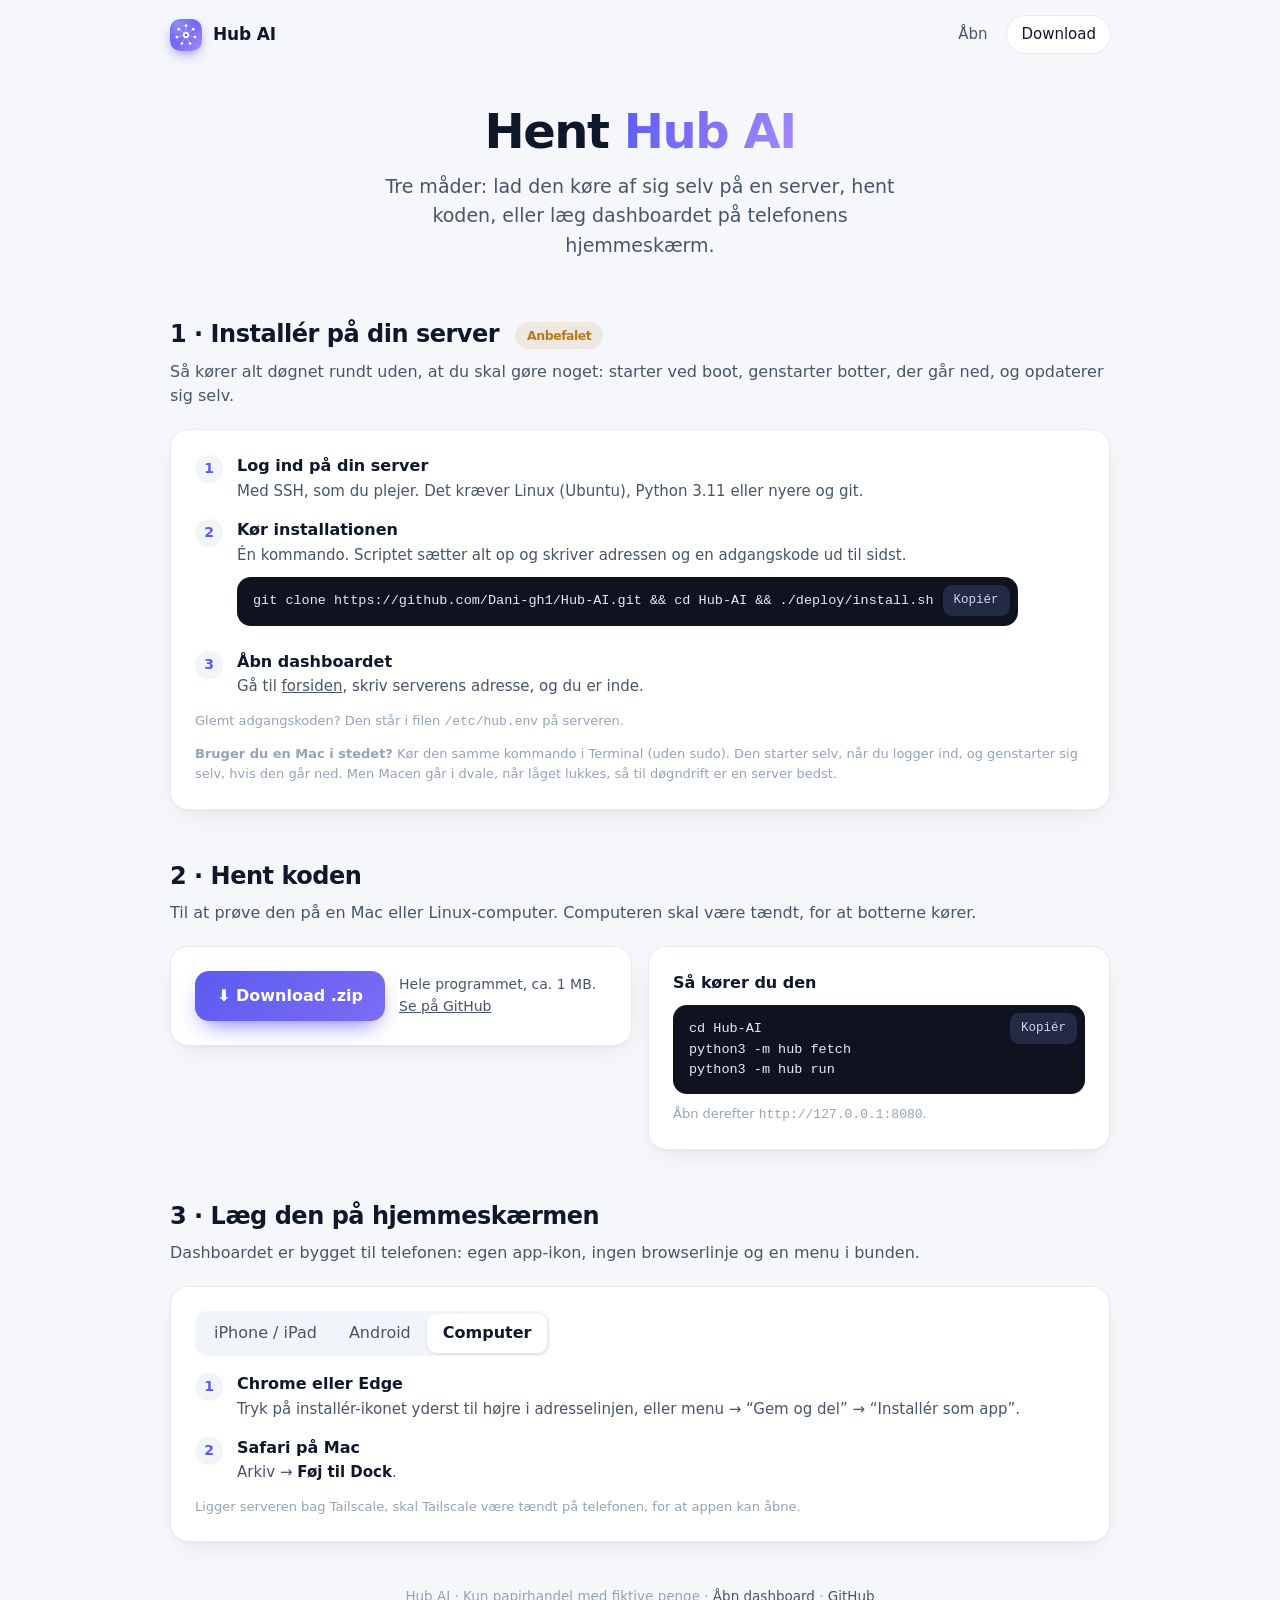
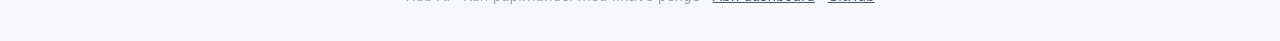
==== download/index.html @ 38bf0f1c "Hjemmesiden i roden af repoet, som hos Flower, og installérbar som app Flytter forsiden, downloadsid" ====
<!doctype html>
<html lang="da">
<head>
<meta charset="utf-8">
<meta name="viewport" content="width=device-width, initial-scale=1, viewport-fit=cover">
<title>Download Hub AI</title>
<meta name="description" content="Hent Hub AI: installér på din server, hent koden eller læg dashboardet på hjemmeskærmen.">
<meta name="theme-color" content="#f6f7fb" media="(prefers-color-scheme: light)">
<meta name="theme-color" content="#0b0e14" media="(prefers-color-scheme: dark)">
<meta name="color-scheme" content="light dark">
<meta property="og:title" content="Download Hub AI"><meta property="og:image" content="https://dani-gh1.github.io/Hub-AI/assets/og-image.png">
<link rel="manifest" href="../manifest.webmanifest">
<link rel="icon" href="../assets/favicon.svg" type="image/svg+xml"><link rel="icon" href="../assets/favicon-32.png" sizes="32x32" type="image/png">
<link rel="apple-touch-icon" href="../assets/apple-touch-icon.png">
<link rel="stylesheet" href="../assets/site.css">
</head>
<body>
<div class="wrap">
  <nav class="top">
    <a class="brand" href="../"><img src="../assets/logo.svg" alt="">Hub AI</a>
    <div class="links"><a href="../">Åbn</a><a href="./" aria-current="page">Download</a></div>
  </nav>

  <header class="hero" style="padding-bottom:8px">
    <h1>Hent <em>Hub AI</em></h1>
    <p class="lead">Tre måder: lad den køre af sig selv på en server, hent koden, eller læg dashboardet på telefonens hjemmeskærm.</p>
  </header>

  <h2 class="sec" id="server">1 · Installér på din server <span class="badge" style="margin:0 0 0 8px;vertical-align:middle">Anbefalet</span></h2>
  <p class="sub">Så kører alt døgnet rundt uden, at du skal gøre noget: starter ved boot, genstarter botter, der går ned, og opdaterer sig selv.</p>
  <div class="card">
    <ol class="steps">
      <li><div><b>Log ind på din server</b><span>Med SSH, som du plejer. Det kræver Linux (Ubuntu), Python 3.11 eller nyere og git.</span></div></li>
      <li><div><b>Kør installationen</b><span>Én kommando. Scriptet sætter alt op og skriver adressen og en adgangskode ud til sidst.</span>
        <div class="code"><code id="c1">git clone https://github.com/Dani-gh1/Hub-AI.git &amp;&amp; cd Hub-AI &amp;&amp; ./deploy/install.sh</code><button type="button" data-copy="c1">Kopiér</button></div></div></li>
      <li><div><b>Åbn dashboardet</b><span>Gå til <a href="../">forsiden</a>, skriv serverens adresse, og du er inde.</span></div></li>
    </ol>
    <p class="hint">Glemt adgangskoden? Den står i filen <code>/etc/hub.env</code> på serveren.</p>
    <p class="hint"><b>Bruger du en Mac i stedet?</b> Kør den samme kommando i Terminal (uden sudo). Den starter selv, når du logger ind, og genstarter sig selv, hvis den går ned. Men Macen går i dvale, når låget lukkes, så til døgndrift er en server bedst.</p>
  </div>

  <h2 class="sec" id="kode">2 · Hent koden</h2>
  <p class="sub">Til at prøve den på en Mac eller Linux-computer. Computeren skal være tændt, for at botterne kører.</p>
  <div class="two">
    <div class="card">
      <div class="dl"><a class="btn" href="https://github.com/Dani-gh1/Hub-AI/archive/refs/heads/main.zip" download>⬇ Download .zip</a>
        <span class="meta">Hele programmet, ca. 1 MB.<br><a href="https://github.com/Dani-gh1/Hub-AI">Se på GitHub</a></span></div>
    </div>
    <div class="card">
      <b>Så kører du den</b>
      <div class="code"><code id="c2">cd Hub-AI
python3 -m hub fetch
python3 -m hub run</code><button type="button" data-copy="c2">Kopiér</button></div>
      <p class="hint" style="margin-top:0">Åbn derefter <code>http://127.0.0.1:8080</code>.</p>
    </div>
  </div>

  <h2 class="sec" id="hjemmeskaerm">3 · Læg den på hjemmeskærmen</h2>
  <p class="sub">Dashboardet er bygget til telefonen: egen app-ikon, ingen browserlinje og en menu i bunden.</p>
  <div class="card">
    <div class="tabs" role="tablist" aria-label="Enhed">
      <button type="button" role="tab" aria-selected="true" data-p="ios">iPhone / iPad</button>
      <button type="button" role="tab" aria-selected="false" data-p="android">Android</button>
      <button type="button" role="tab" aria-selected="false" data-p="pc">Computer</button>
    </div>
    <div class="panel" id="p-ios"><ol class="steps">
      <li><div><b>Åbn dit dashboard i Safari</b><span>Brug den adresse, du gemte på <a href="../">forsiden</a>. Det skal være Safari, ikke en anden browser.</span></div></li>
      <li><div><b>Tryk på Del-knappen</b><span>Firkanten med pilen op, nederst på skærmen (eller øverst på iPad).</span></div></li>
      <li><div><b>Vælg “Føj til hjemmeskærm”</b><span>Rul lidt ned i listen, hvis du ikke kan se den. Tryk <b>Tilføj</b>.</span></div></li>
    </ol></div>
    <div class="panel" id="p-android" hidden><ol class="steps">
      <li><div><b>Åbn dit dashboard i Chrome</b><span>Brug den adresse, du gemte på <a href="../">forsiden</a>.</span></div></li>
      <li><div><b>Tryk på menuen ⋮</b><span>De tre prikker øverst til højre.</span></div></li>
      <li><div><b>Vælg “Føj til startskærm” eller “Installér app”</b><span>Bekræft med <b>Tilføj</b>. Ikonet ligger nu mellem dine andre apps.</span></div></li>
    </ol></div>
    <div class="panel" id="p-pc" hidden><ol class="steps">
      <li><div><b>Chrome eller Edge</b><span>Tryk på installér-ikonet yderst til højre i adresselinjen, eller menu → “Gem og del” → “Installér som app”.</span></div></li>
      <li><div><b>Safari på Mac</b><span>Arkiv → <b>Føj til Dock</b>.</span></div></li>
    </ol></div>
    <p class="hint">Ligger serveren bag Tailscale, skal Tailscale være tændt på telefonen, for at appen kan åbne.</p>
  </div>

  <footer>Hub AI · Kun papirhandel med fiktive penge · <a href="../">Åbn dashboard</a> · <a href="https://github.com/Dani-gh1/Hub-AI">GitHub</a></footer>
</div>
<script>
"use strict";
document.querySelectorAll("[data-copy]").forEach((b) => b.addEventListener("click", async () => {
  const text = document.getElementById(b.dataset.copy).innerText.replace(/ /g, " ");
  try { await navigator.clipboard.writeText(text); } catch (e) {
    const t = document.createElement("textarea"); t.value = text; document.body.append(t); t.select();
    try { document.execCommand("copy"); } catch (_) {} t.remove();
  }
  const old = b.textContent; b.textContent = "Kopieret ✓"; setTimeout(() => (b.textContent = old), 1600);
}));
const tabs = [...document.querySelectorAll(".tabs button")];
function pick(id) {
  tabs.forEach((t) => t.setAttribute("aria-selected", String(t.dataset.p === id)));
  ["ios", "android", "pc"].forEach((p) => (document.getElementById("p-" + p).hidden = p !== id));
}
tabs.forEach((t) => t.addEventListener("click", () => pick(t.dataset.p)));
if ("serviceWorker" in navigator) navigator.serviceWorker.register("../sw.js").catch(() => {});
if (/android/i.test(navigator.userAgent)) pick("android"); else if (!/iphone|ipad|ipod|macintosh/i.test(navigator.userAgent) && !/mobile/i.test(navigator.userAgent)) pick("pc");
</script>
</body>
</html>
---- assets/site.css ----
:root{--bg:#f6f7fb;--surface:#fff;--ink:#0f172a;--ink2:#475569;--mute:#94a3b8;--line:#e8ebf2;--soft:#f1f4f9;--acc:#5b5bf0;--acc2:#a78bfa;--pos:#0f9d6a;--warn:#b7791f;
  --shadow:0 1px 2px rgba(15,23,42,.04),0 10px 30px -14px rgba(15,23,42,.14);--r:18px}
@media (prefers-color-scheme:dark){:root{--bg:#0b0e14;--surface:#141821;--ink:#eef1f7;--ink2:#a7b0c0;--mute:#667085;--line:#222836;--soft:#1a1f2b;--acc:#8b8bff;--pos:#3ddc97;--warn:#e5b45a;
  --shadow:0 1px 2px rgba(0,0,0,.3),0 14px 32px -16px rgba(0,0,0,.65)}}
*{box-sizing:border-box;-webkit-tap-highlight-color:transparent}
html{-webkit-text-size-adjust:100%;scroll-behavior:smooth}
body{margin:0;background:var(--bg);color:var(--ink);font:16px/1.55 Inter,ui-sans-serif,system-ui,-apple-system,"Segoe UI",Roboto,sans-serif;-webkit-font-smoothing:antialiased;
  padding:env(safe-area-inset-top) env(safe-area-inset-right) env(safe-area-inset-bottom) env(safe-area-inset-left)}
a{color:inherit}button,input{font:inherit;color:inherit}
.wrap{max-width:980px;margin:0 auto;padding:0 20px}
nav.top{display:flex;align-items:center;gap:12px;padding:16px 0}
nav.top .brand{display:flex;align-items:center;gap:11px;text-decoration:none;font-weight:700;letter-spacing:-.01em;font-size:17px}
nav.top img{width:32px;height:32px;border-radius:10px;box-shadow:0 5px 14px -5px var(--acc)}
nav.top .links{margin-left:auto;display:flex;gap:6px}
nav.top .links a{text-decoration:none;color:var(--ink2);padding:7px 14px;border-radius:99px;font-size:15px;transition:background .15s,color .15s}
nav.top .links a:hover,nav.top .links a[aria-current]{background:var(--surface);color:var(--ink);box-shadow:0 0 0 1px var(--line)}
.hero{text-align:center;padding:36px 0 28px}
.hero img.big{width:112px;height:112px;border-radius:28px;box-shadow:0 22px 50px -18px var(--acc);margin-bottom:22px}
h1{font-size:clamp(30px,6vw,48px);line-height:1.1;letter-spacing:-.03em;margin:0 0 14px}
h1 em{font-style:normal;background:linear-gradient(120deg,var(--acc),var(--acc2));-webkit-background-clip:text;background-clip:text;color:transparent}
.lead{color:var(--ink2);max-width:560px;margin:0 auto;font-size:clamp(16px,2.4vw,19px)}
.badge{display:inline-block;margin-top:16px;font-size:12.5px;font-weight:600;color:var(--warn);background:color-mix(in srgb,var(--warn) 12%,transparent);border-radius:99px;padding:4px 12px}
.card{background:var(--surface);border:1px solid var(--line);border-radius:var(--r);box-shadow:var(--shadow);padding:24px}
.launch{max-width:560px;margin:8px auto 40px}
.launch h2{margin:0 0 4px;font-size:19px;letter-spacing:-.01em}.launch p{margin:0 0 16px;color:var(--ink2);font-size:15px}
.row{display:flex;gap:10px}
input[type=text]{flex:1;min-width:0;background:var(--bg);border:1px solid var(--line);border-radius:14px;padding:13px 16px;font-size:16px}
input[type=text]:focus{outline:2px solid var(--acc);outline-offset:1px}
.btn{display:inline-flex;align-items:center;justify-content:center;gap:8px;border:0;cursor:pointer;text-decoration:none;font-weight:600;padding:13px 22px;border-radius:14px;
  background:linear-gradient(135deg,var(--acc),#7c6cf4);color:#fff;box-shadow:0 10px 24px -10px var(--acc);transition:transform .12s,box-shadow .12s;white-space:nowrap}
.btn:hover{transform:translateY(-1px)}.btn:active{transform:none}
.btn.ghost{background:var(--surface);color:var(--ink);box-shadow:0 0 0 1px var(--line)}
.btn.big{padding:16px 28px;font-size:17px;width:100%}
.hint{font-size:13px;color:var(--mute);margin:12px 0 0}
.saved{display:none}.saved .addr{font-family:ui-monospace,SFMono-Regular,Menlo,monospace;background:var(--soft);padding:2px 8px;border-radius:8px;font-size:14px}
.linkrow{display:flex;gap:16px;justify-content:center;margin-top:14px;font-size:14px}.linkrow a,.linkrow button{color:var(--ink2);background:none;border:0;cursor:pointer;text-decoration:underline;padding:0}
.count{color:var(--mute);font-size:14px;text-align:center;margin-top:12px;display:none}
.grid{display:grid;grid-template-columns:repeat(auto-fit,minmax(210px,1fr));gap:16px;margin:0 0 40px}
.feat{padding:20px}.feat svg{width:26px;height:26px;stroke:var(--acc);fill:none;stroke-width:1.9;stroke-linecap:round;stroke-linejoin:round;margin-bottom:10px}
.feat h3{margin:0 0 4px;font-size:16px}.feat p{margin:0;color:var(--ink2);font-size:14.5px}
h2.sec{font-size:24px;letter-spacing:-.02em;margin:48px 0 6px}.sub{color:var(--ink2);margin:0 0 20px}
.steps{counter-reset:s;list-style:none;margin:0;padding:0;display:grid;gap:14px}
.steps li{counter-increment:s;display:flex;gap:14px;align-items:flex-start}
.steps li::before{content:counter(s);flex:none;width:28px;height:28px;border-radius:50%;background:var(--soft);color:var(--acc);font-weight:700;font-size:14px;display:grid;place-items:center;margin-top:1px}
.steps li>div>b{display:block}.steps li>div>span{color:var(--ink2);font-size:15px}.steps span b{color:var(--ink)}
.code{position:relative;background:#0f1320;color:#e7eaf3;border-radius:14px;padding:14px 84px 14px 16px;font:13.5px/1.5 ui-monospace,SFMono-Regular,Menlo,monospace;margin:10px 0;white-space:pre-wrap;word-break:break-word}
.code button{position:absolute;top:8px;right:8px;z-index:1;background:#222a44;border:0;color:#cfd6ee;border-radius:9px;padding:6px 11px;font-size:12.5px;cursor:pointer}
.code button:hover{background:#2c3556}
.tabs{display:inline-flex;background:var(--soft);border-radius:12px;padding:3px;margin-bottom:16px}
.tabs button{border:0;background:none;padding:7px 16px;border-radius:9px;cursor:pointer;color:var(--ink2)}
.tabs button[aria-selected=true]{background:var(--surface);color:var(--ink);font-weight:600;box-shadow:0 1px 3px rgba(15,23,42,.12)}
.panel[hidden]{display:none}
.two{display:grid;grid-template-columns:repeat(auto-fit,minmax(300px,1fr));gap:16px;align-items:start}
.dl{display:flex;gap:14px;align-items:center;flex-wrap:wrap}
.dl .meta{color:var(--ink2);font-size:14px}
footer{text-align:center;color:var(--mute);font-size:13.5px;padding:44px 0 36px}
footer a{color:var(--ink2)}
@media (max-width:560px){.row{flex-direction:column}.btn{width:100%}nav.top .links a{padding:7px 11px}.card{padding:20px}.hero{padding-top:20px}}
@media (prefers-reduced-motion:reduce){*{transition:none!important;scroll-behavior:auto!important}}
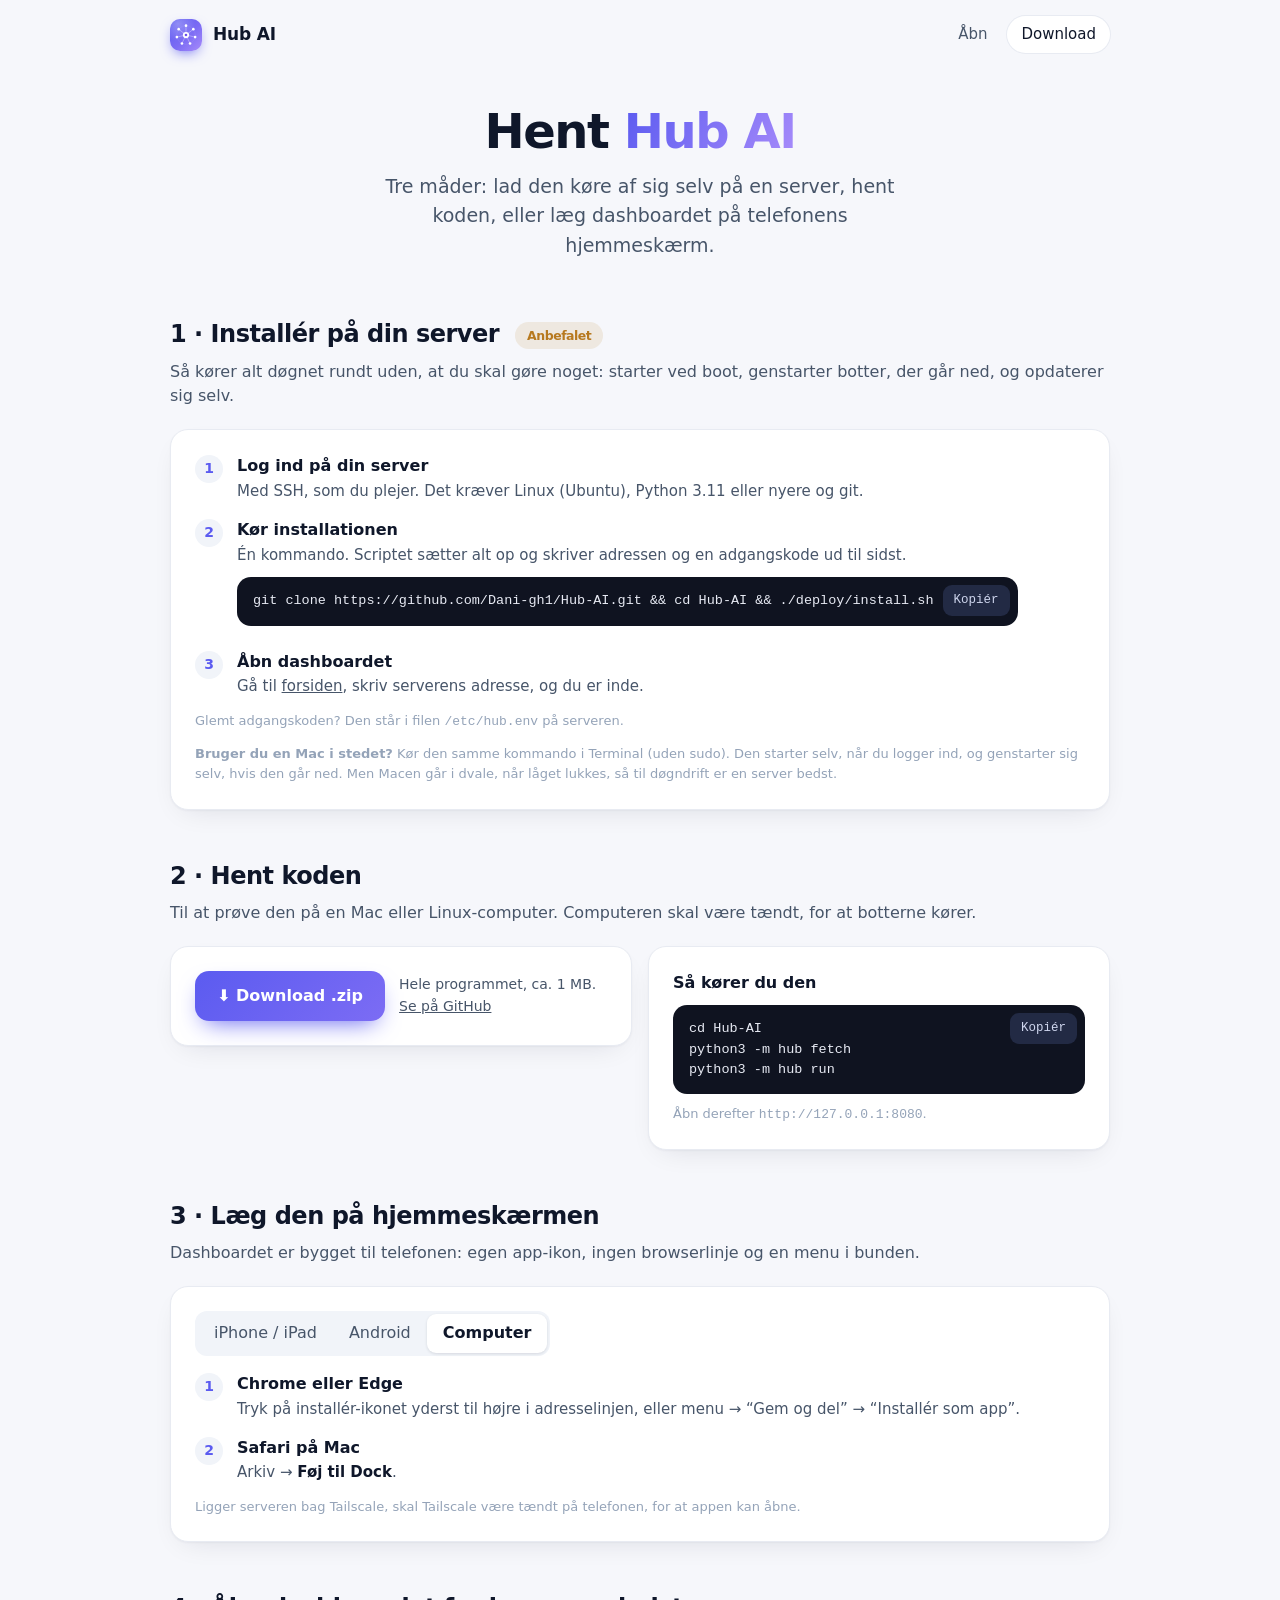
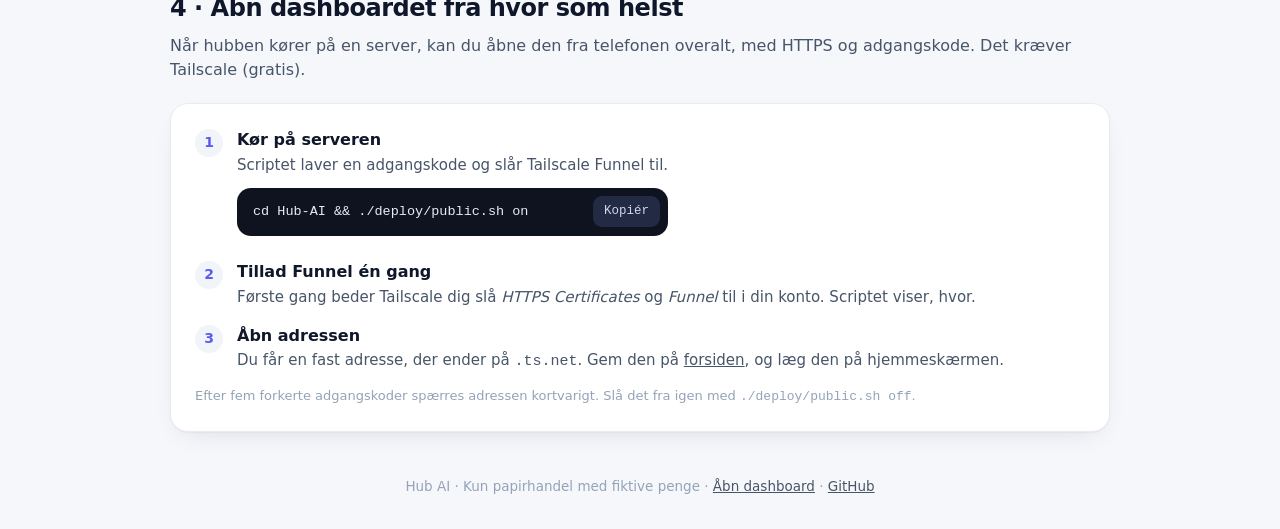
==== commit 74eaa7b6: "Åbn dashboardet fra hvor som helst: offentlig adgang via Tailscale Funnel deploy/public.sh on|off|st" ====
--- a/download/index.html
+++ b/download/index.html
@@ -80,6 +80,18 @@
     <p class="hint">Ligger serveren bag Tailscale, skal Tailscale være tændt på telefonen, for at appen kan åbne.</p>
   </div>
 
+  <h2 class="sec" id="overalt">4 · Åbn dashboardet fra hvor som helst</h2>
+  <p class="sub">Når hubben kører på en server, kan du åbne den fra telefonen overalt, med HTTPS og adgangskode. Det kræver Tailscale (gratis).</p>
+  <div class="card">
+    <ol class="steps">
+      <li><div><b>Kør på serveren</b><span>Scriptet laver en adgangskode og slår Tailscale Funnel til.
+        <div class="code"><code id="c3">cd Hub-AI &amp;&amp; ./deploy/public.sh on</code><button type="button" data-copy="c3">Kopiér</button></div></span></div></li>
+      <li><div><b>Tillad Funnel én gang</b><span>Første gang beder Tailscale dig slå <i>HTTPS Certificates</i> og <i>Funnel</i> til i din konto. Scriptet viser, hvor.</span></div></li>
+      <li><div><b>Åbn adressen</b><span>Du får en fast adresse, der ender på <code>.ts.net</code>. Gem den på <a href="../">forsiden</a>, og læg den på hjemmeskærmen.</span></div></li>
+    </ol>
+    <p class="hint">Efter fem forkerte adgangskoder spærres adressen kortvarigt. Slå det fra igen med <code>./deploy/public.sh off</code>.</p>
+  </div>
+
   <footer>Hub AI · Kun papirhandel med fiktive penge · <a href="../">Åbn dashboard</a> · <a href="https://github.com/Dani-gh1/Hub-AI">GitHub</a></footer>
 </div>
 <script>
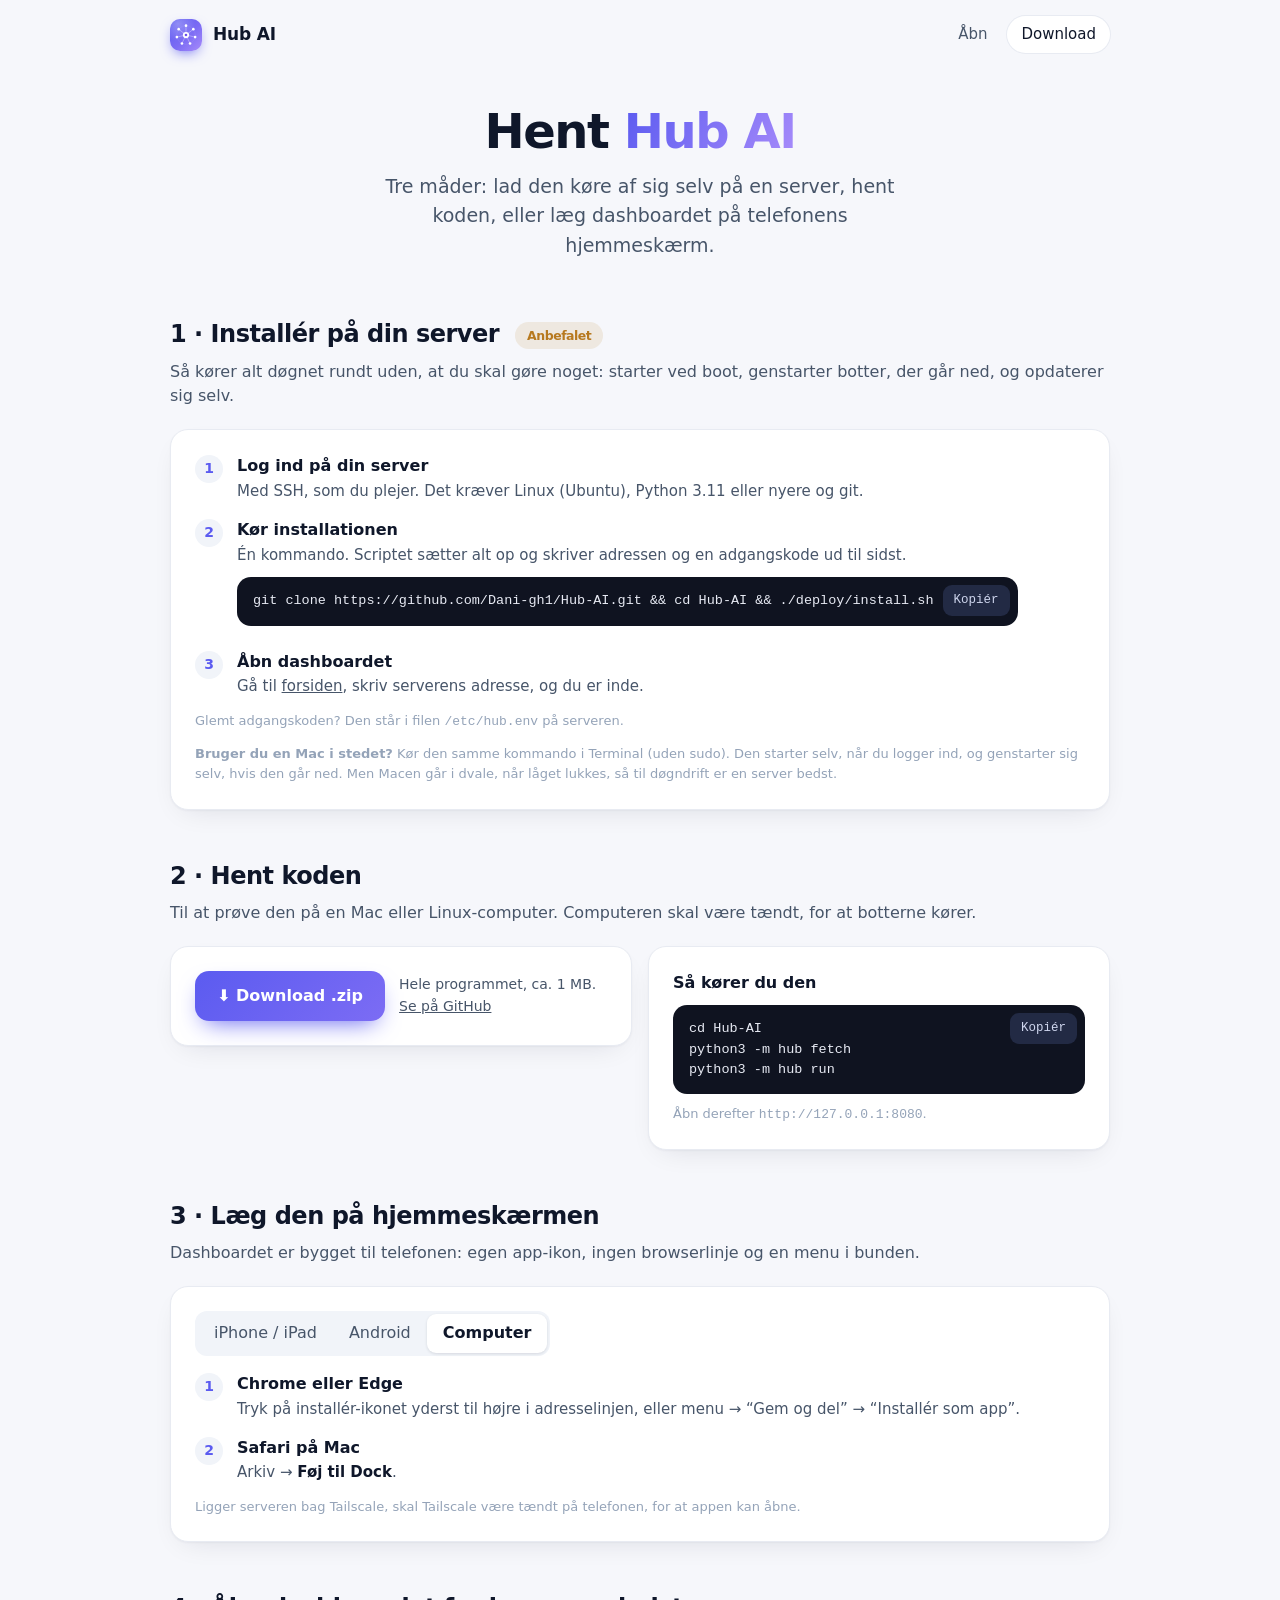
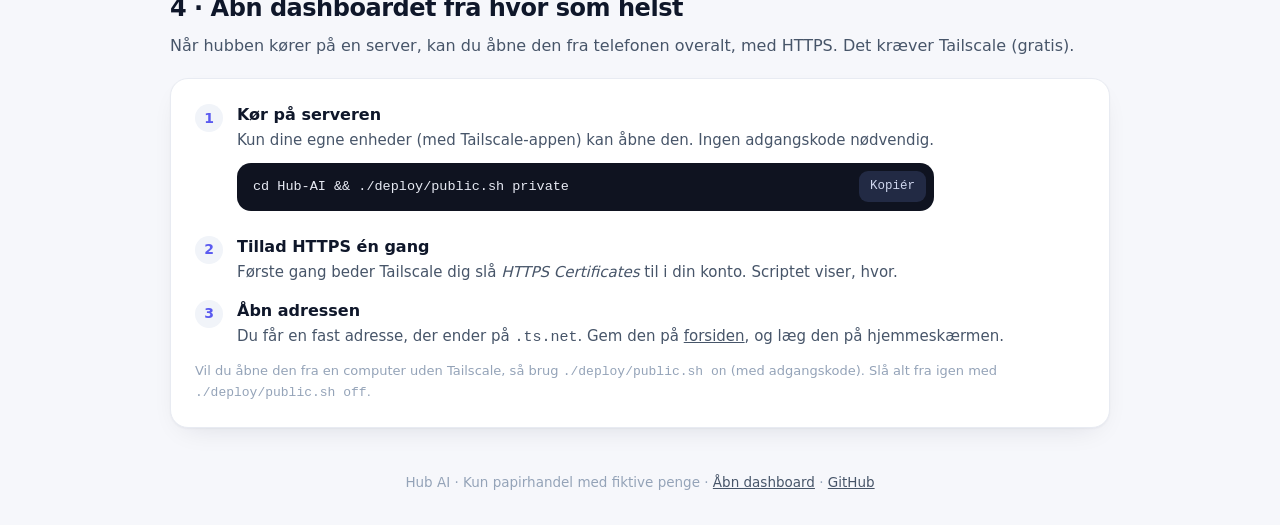
==== commit 5e658264: "Privat adgang fra hvor som helst uden adgangskode, og et bevidst åbent valg public.sh private: kun d" ====
--- a/download/index.html
+++ b/download/index.html
@@ -81,15 +81,15 @@
   </div>
 
   <h2 class="sec" id="overalt">4 · Åbn dashboardet fra hvor som helst</h2>
-  <p class="sub">Når hubben kører på en server, kan du åbne den fra telefonen overalt, med HTTPS og adgangskode. Det kræver Tailscale (gratis).</p>
+  <p class="sub">Når hubben kører på en server, kan du åbne den fra telefonen overalt, med HTTPS. Det kræver Tailscale (gratis).</p>
   <div class="card">
     <ol class="steps">
-      <li><div><b>Kør på serveren</b><span>Scriptet laver en adgangskode og slår Tailscale Funnel til.
-        <div class="code"><code id="c3">cd Hub-AI &amp;&amp; ./deploy/public.sh on</code><button type="button" data-copy="c3">Kopiér</button></div></span></div></li>
-      <li><div><b>Tillad Funnel én gang</b><span>Første gang beder Tailscale dig slå <i>HTTPS Certificates</i> og <i>Funnel</i> til i din konto. Scriptet viser, hvor.</span></div></li>
+      <li><div><b>Kør på serveren</b><span>Kun dine egne enheder (med Tailscale-appen) kan åbne den. Ingen adgangskode nødvendig.
+        <div class="code"><code id="c3">cd Hub-AI &amp;&amp; ./deploy/public.sh private</code><button type="button" data-copy="c3">Kopiér</button></div></span></div></li>
+      <li><div><b>Tillad HTTPS én gang</b><span>Første gang beder Tailscale dig slå <i>HTTPS Certificates</i> til i din konto. Scriptet viser, hvor.</span></div></li>
       <li><div><b>Åbn adressen</b><span>Du får en fast adresse, der ender på <code>.ts.net</code>. Gem den på <a href="../">forsiden</a>, og læg den på hjemmeskærmen.</span></div></li>
     </ol>
-    <p class="hint">Efter fem forkerte adgangskoder spærres adressen kortvarigt. Slå det fra igen med <code>./deploy/public.sh off</code>.</p>
+    <p class="hint">Vil du åbne den fra en computer uden Tailscale, så brug <code>./deploy/public.sh on</code> (med adgangskode). Slå alt fra igen med <code>./deploy/public.sh off</code>.</p>
   </div>
 
   <footer>Hub AI · Kun papirhandel med fiktive penge · <a href="../">Åbn dashboard</a> · <a href="https://github.com/Dani-gh1/Hub-AI">GitHub</a></footer>
